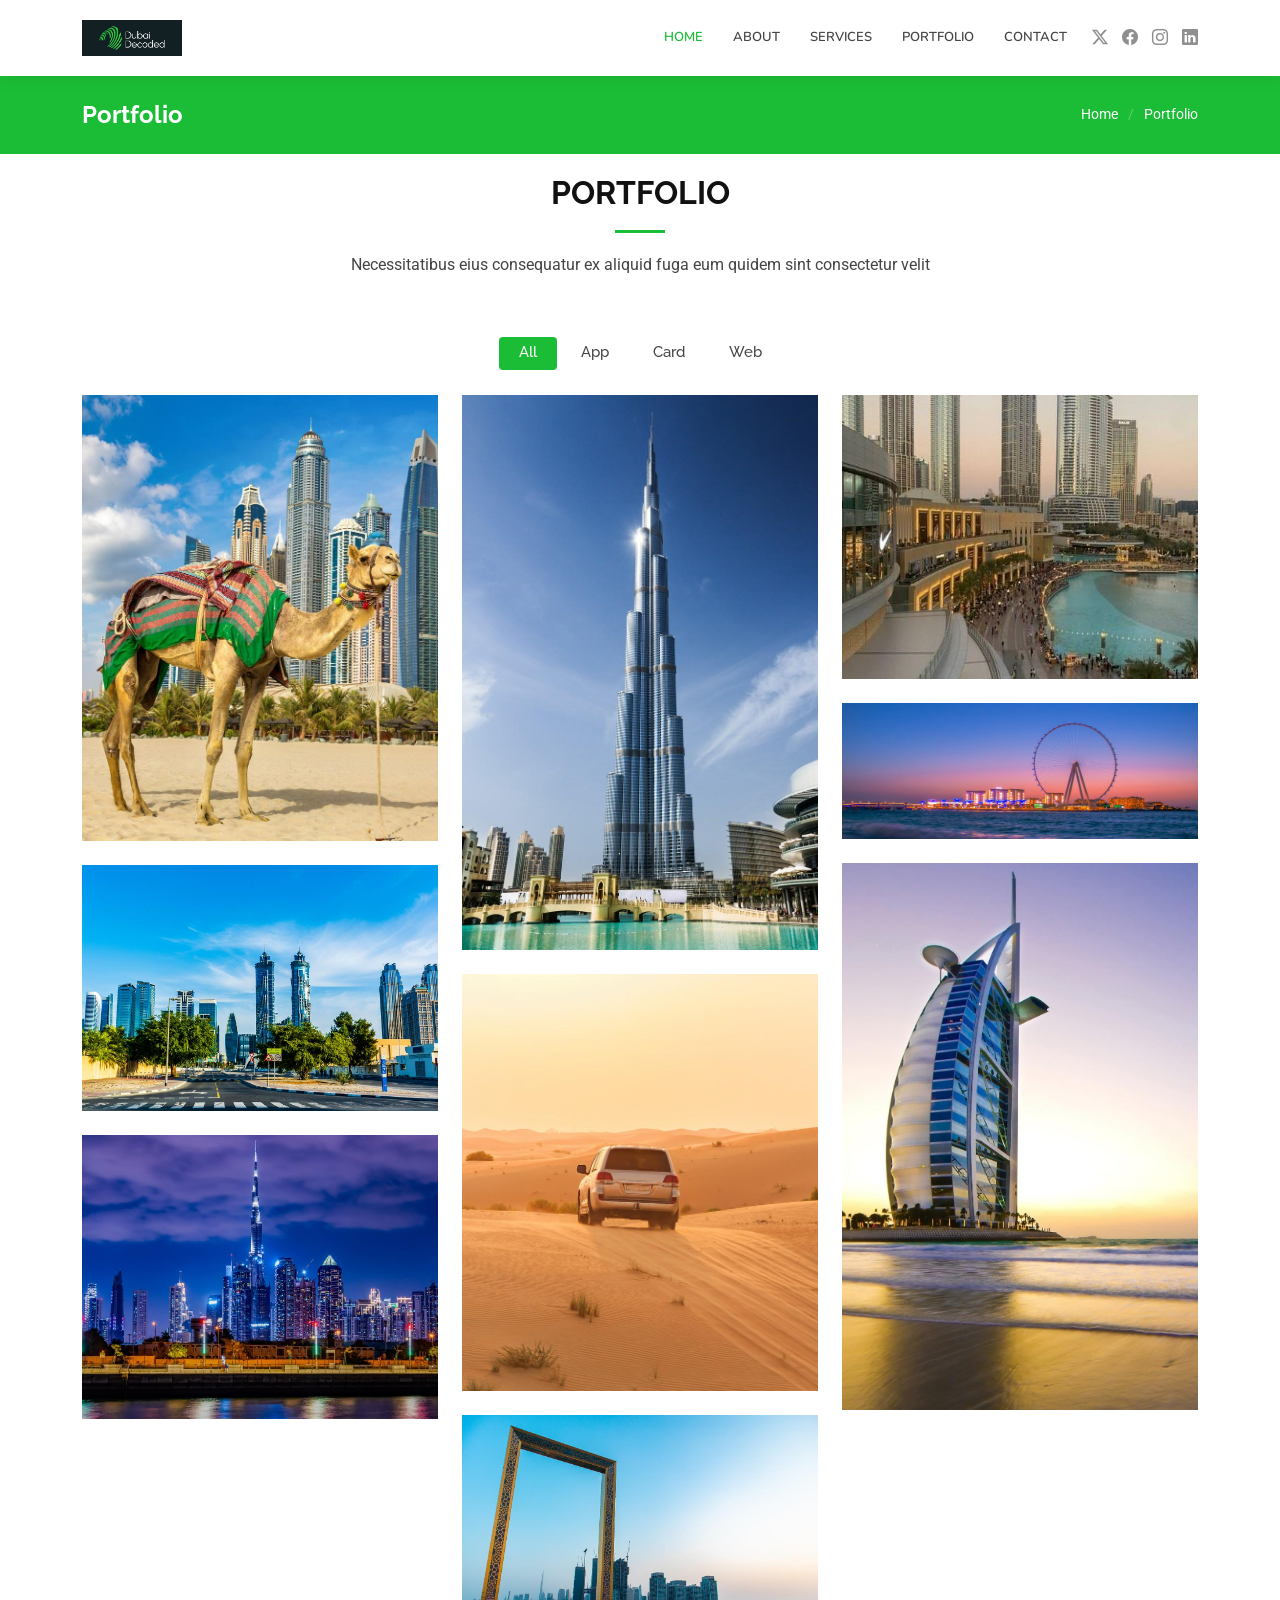
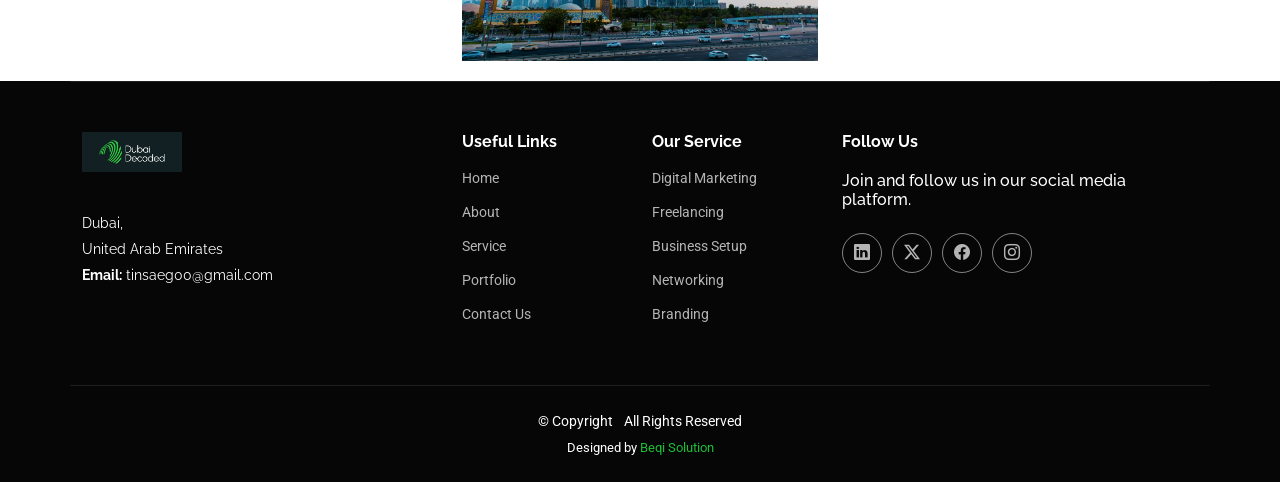
==== portfolio.html @ 980e7f14 "dubai decoded website developed - first draft" ====
<!DOCTYPE html>
<html lang="en">

<head>
  <meta charset="utf-8">
  <meta content="width=device-width, initial-scale=1.0" name="viewport">
  <title>Portfolio - Company Bootstrap Template</title>
  <meta name="description" content="">
  <meta name="keywords" content="">

  <!-- Favicons -->
  <link href="assets/img/portfolio/book_1.png" rel="icon">
  <link href="assets/img/portfolio/book_1.png" rel="apple-touch-icon">

  <!-- Fonts -->
  <link href="https://fonts.googleapis.com" rel="preconnect">
  <link href="https://fonts.gstatic.com" rel="preconnect" crossorigin>
  <link href="https://fonts.googleapis.com/css2?family=Roboto:ital,wght@0,100;0,300;0,400;0,500;0,700;0,900;1,100;1,300;1,400;1,500;1,700;1,900&family=Raleway:ital,wght@0,100;0,200;0,300;0,400;0,500;0,600;0,700;0,800;0,900;1,100;1,200;1,300;1,400;1,500;1,600;1,700;1,800;1,900&family=Nunito:ital,wght@0,200;0,300;0,400;0,500;0,600;0,700;0,800;0,900;1,200;1,300;1,400;1,500;1,600;1,700;1,800;1,900&display=swap" rel="stylesheet">

  <!-- Vendor CSS Files -->
  <link href="assets/vendor/bootstrap/css/bootstrap.min.css" rel="stylesheet">
  <link href="assets/vendor/bootstrap-icons/bootstrap-icons.css" rel="stylesheet">
  <link href="assets/vendor/aos/aos.css" rel="stylesheet">
  <link href="assets/vendor/glightbox/css/glightbox.min.css" rel="stylesheet">
  <link href="assets/vendor/swiper/swiper-bundle.min.css" rel="stylesheet">

  <!-- Main CSS File -->
  <link href="assets/css/main.css" rel="stylesheet">

  <!-- =======================================================
  * Template Name: Company
  * Template URL: https://bootstrapmade.com/company-free-html-bootstrap-template/
  * Updated: Aug 07 2024 with Bootstrap v5.3.3
  * Author: BootstrapMade.com
  * License: https://bootstrapmade.com/license/
  ======================================================== -->
</head>

<body class="portfolio-page">

  <header id="header" class="header d-flex align-items-center sticky-top">
    <div class="container position-relative d-flex align-items-center">

      <a href="index.html" class="logo d-flex align-items-center me-auto">
        <!-- Uncomment the line below if you also wish to use an image logo -->
        <img src="assets/img/portfolio/main_log.jpeg" 
        style="
        width: 100px;
        height: auto;
        /* border-radius: 50%; */
        display: block; 
        object-fit: cover; 
        object-position: center;
        
    ">
        <!-- <h1 class="sitename">Tinsae</h1><span>.</span> -->
      </a>

      <nav id="navmenu" class="navmenu">
        <ul>
          <li><a href="index.html" class="active">Home</a></li>
          <li class="dropdown"><a href="about.html">About</a>
          </li>
          <li><a href="services.html">Services</a></li>
          <li><a href="portfolio.html">Portfolio</a></li>
          <li><a href="contact.html">Contact</a></li>
        </ul>
        <i class="mobile-nav-toggle d-xl-none bi bi-list"></i>
      </nav>

      <div class="header-social-links">
        <a href="#" class="twitter"><i class="bi bi-twitter-x"></i></a>
        <a href="#" class="facebook"><i class="bi bi-facebook"></i></a>
        <a href="#" class="instagram"><i class="bi bi-instagram"></i></a>
        <a href="#" class="linkedin"><i class="bi bi-linkedin"></i></a>
      </div>

    </div>
  </header>

  <main class="main">

    <!-- Page Title -->
    <div class="page-title accent-background">
      <div class="container d-lg-flex justify-content-between align-items-center">
        <h1 class="mb-2 mb-lg-0">Portfolio</h1>
        <nav class="breadcrumbs">
          <ol>
            <li><a href="index.html">Home</a></li>
            <li class="current">Portfolio</li>
          </ol>
        </nav>
      </div>
    </div><!-- End Page Title -->

    
    <!-- Portfolio Section -->
    <section id="portfolio" class="portfolio section">

      <!-- Section Title -->
      <div class="container section-title" data-aos="fade-up">
        <h2>Portfolio</h2>
        <p>Necessitatibus eius consequatur ex aliquid fuga eum quidem sint consectetur velit</p>
      </div><!-- End Section Title -->

      <div class="container">

        <div class="isotope-layout" data-default-filter="*" data-layout="masonry" data-sort="original-order">

          <ul class="portfolio-filters isotope-filters" data-aos="fade-up" data-aos-delay="100">
            <li data-filter="*" class="filter-active">All</li>
            <li data-filter=".filter-app">App</li>
            <li data-filter=".filter-product">Card</li>
            <li data-filter=".filter-branding">Web</li>
          </ul><!-- End Portfolio Filters -->

          <div class="row gy-4 isotope-container" data-aos="fade-up" data-aos-delay="200">

            <div class="col-lg-4 col-md-6 portfolio-item isotope-item filter-app">
              <img src="assets/img/masonry-portfolio/port_1.jpg" class="img-fluid" alt="">
              <div class="portfolio-info">
                <h4>App 1</h4>
                <p>Lorem ipsum, dolor sit</p>
                <!-- <a href="assets/img/masonry-portfolio/masonry-portfolio-1.jpg" title="App 1" data-gallery="portfolio-gallery-app" class="glightbox preview-link"><i class="bi bi-zoom-in"></i></a>
                <a href="portfolio-details.html" title="More Details" class="details-link"><i class="bi bi-link-45deg"></i></a> -->
              </div>
            </div><!-- End Portfolio Item -->

            <div class="col-lg-4 col-md-6 portfolio-item isotope-item filter-product">
              <img src="assets/img/masonry-portfolio/port_2.jpg" class="img-fluid" alt="">
              <div class="portfolio-info">
                <h4>Product 1</h4>
                <p>Lorem ipsum, dolor sit</p>
                <!-- <a href="assets/img/masonry-portfolio/masonry-portfolio-2.jpg" title="Product 1" data-gallery="portfolio-gallery-product" class="glightbox preview-link"><i class="bi bi-zoom-in"></i></a>
                <a href="portfolio-details.html" title="More Details" class="details-link"><i class="bi bi-link-45deg"></i></a> -->
              </div>
            </div><!-- End Portfolio Item -->

            <div class="col-lg-4 col-md-6 portfolio-item isotope-item filter-branding">
              <img src="assets/img/masonry-portfolio/port_3.jpg" class="img-fluid" alt="">
              <div class="portfolio-info">
                <h4>Branding 1</h4>
                <p>Lorem ipsum, dolor sit</p>
                <!-- <a href="assets/img/masonry-portfolio/masonry-portfolio-3.jpg" title="Branding 1" data-gallery="portfolio-gallery-branding" class="glightbox preview-link"><i class="bi bi-zoom-in"></i></a>
                <a href="portfolio-details.html" title="More Details" class="details-link"><i class="bi bi-link-45deg"></i></a> -->
              </div>
            </div><!-- End Portfolio Item -->

            <div class="col-lg-4 col-md-6 portfolio-item isotope-item filter-app">
              <img src="assets/img/masonry-portfolio/port_4.jpg" class="img-fluid" alt="">
              <div class="portfolio-info">
                <h4>App 2</h4>
                <p>Lorem ipsum, dolor sit</p>
                <!-- <a href="assets/img/masonry-portfolio/masonry-portfolio-4.jpg" title="App 2" data-gallery="portfolio-gallery-app" class="glightbox preview-link"><i class="bi bi-zoom-in"></i></a>
                <a href="portfolio-details.html" title="More Details" class="details-link"><i class="bi bi-link-45deg"></i></a> -->
              </div>
            </div><!-- End Portfolio Item -->

            <div class="col-lg-4 col-md-6 portfolio-item isotope-item filter-product">
              <img src="assets/img/masonry-portfolio/port_5.jpg" class="img-fluid" alt="">
              <div class="portfolio-info">
                <h4>Product 2</h4>
                <p>Lorem ipsum, dolor sit</p>
                <!-- <a href="assets/img/masonry-portfolio/masonry-portfolio-5.jpg" title="Product 2" data-gallery="portfolio-gallery-product" class="glightbox preview-link"><i class="bi bi-zoom-in"></i></a>
                <a href="portfolio-details.html" title="More Details" class="details-link"><i class="bi bi-link-45deg"></i></a> -->
              </div>
            </div><!-- End Portfolio Item -->

            <div class="col-lg-4 col-md-6 portfolio-item isotope-item filter-branding">
              <img src="assets/img/masonry-portfolio/port_6.jpg" class="img-fluid" alt="">
              <div class="portfolio-info">
                <h4>Branding 2</h4>
                <p>Lorem ipsum, dolor sit</p>
                <!-- <a href="assets/img/masonry-portfolio/masonry-portfolio-6.jpg" title="Branding 2" data-gallery="portfolio-gallery-branding" class="glightbox preview-link"><i class="bi bi-zoom-in"></i></a>
                <a href="portfolio-details.html" title="More Details" class="details-link"><i class="bi bi-link-45deg"></i></a> -->
              </div>
            </div><!-- End Portfolio Item -->

            <div class="col-lg-4 col-md-6 portfolio-item isotope-item filter-app">
              <img src="assets/img/masonry-portfolio/port_7.jpg" class="img-fluid" alt="">
              <div class="portfolio-info">
                <h4>App 3</h4>
                <p>Lorem ipsum, dolor sit</p>
                <!-- <a href="assets/img/masonry-portfolio/masonry-portfolio-7.jpg" title="App 3" data-gallery="portfolio-gallery-app" class="glightbox preview-link"><i class="bi bi-zoom-in"></i></a>
                <a href="portfolio-details.html" title="More Details" class="details-link"><i class="bi bi-link-45deg"></i></a> -->
              </div>
            </div><!-- End Portfolio Item -->

            <div class="col-lg-4 col-md-6 portfolio-item isotope-item filter-product">
              <img src="assets/img/masonry-portfolio/port_8.jpg" class="img-fluid" alt="">
              <div class="portfolio-info">
                <h4>Product 3</h4>
                <p>Lorem ipsum, dolor sit</p>
                <!-- <a href="assets/img/masonry-portfolio/masonry-portfolio-8.jpg" title="Product 3" data-gallery="portfolio-gallery-product" class="glightbox preview-link"><i class="bi bi-zoom-in"></i></a>
                <a href="portfolio-details.html" title="More Details" class="details-link"><i class="bi bi-link-45deg"></i></a> -->
              </div>
            </div><!-- End Portfolio Item -->

            <div class="col-lg-4 col-md-6 portfolio-item isotope-item filter-branding">
              <img src="assets/img/masonry-portfolio/port_9.jpg" class="img-fluid" alt="">
              <div class="portfolio-info">
                <h4>Branding 3</h4>
                <p>Lorem ipsum, dolor sit</p>
                <!-- <a href="assets/img/masonry-portfolio/masonry-portfolio-9.jpg" title="Branding 2" data-gallery="portfolio-gallery-branding" class="glightbox preview-link"><i class="bi bi-zoom-in"></i></a>
                <a href="portfolio-details.html" title="More Details" class="details-link"><i class="bi bi-link-45deg"></i></a> -->
              </div>
            </div><!-- End Portfolio Item -->

          </div><!-- End Portfolio Container -->

        </div>

      </div>

    </section><!-- /Portfolio Section -->

  </main>

  <footer id="footer" class="footer dark-background">

    <div class="container footer-top">
      <div class="row gy-4">
        <div class="col-lg-4 col-md-6 footer-about">
          <a href="index.html" class="logo d-flex align-items-center">
            <!-- <span class="sitename">Dubai Decoded</span> -->
            <img src="assets/img/portfolio/main_log.jpeg" 
            style="
            width: 100px;
            height: auto;
            /* border-radius: 50%; */
            display: block; 
            object-fit: cover; 
            object-position: center;
            
        ">
          </a>
          <div class="footer-contact pt-3">
            <p>Dubai,</p>
            <p>United Arab Emirates</p>
            <p><strong>Email:</strong> <span>	tinsaeg00@gmail.com</span></p>
          </div>        
        </div>

        <div class="col-lg-2 col-md-3 footer-links">
          <h4>Useful Links</h4>
          <ul>
            <li><a href="#">Home</a></li>
            <li><a href="#">About</a></li>
            <li><a href="#">Service</a></li>
            <li><a href="#">Portfolio</a></li>
            <li><a href="#">Contact Us</a></li>
          </ul>
        </div>

        <div class="col-lg-2 col-md-3 footer-links">
          <h4>Our Service</h4>
          <ul>
            <li><a href="#">Digital Marketing</a></li>
            <li><a href="#">Freelancing</a></li>
            <li><a href="#">Business Setup</a></li>
            <li><a href="#">Networking</a></li>
            <li><a href="#">Branding</a></li>
          </ul>
        </div>

        <div class="col-lg-4 col-md-12 footer-newsletter">
          <h4>Follow Us</h4>
          <h6>Join and follow us in our social media platform.</h6>
          <div class="social-links d-flex mt-4">
            <a href="https://www.linkedin.com/in/tinsae2025/"><i class="bi bi-linkedin"></i></a>
            <a href="#"><i class="bi bi-twitter-x"></i></a>
            <a href="#"><i class="bi bi-facebook"></i></a>
            <a href="#"><i class="bi bi-instagram"></i></a>           
          </div>
        </div>

      </div>
    </div>

    <div class="container copyright text-center mt-4">
      <p>© <span>Copyright</span> <strong class="px-1 sitename"></strong> <span>All Rights Reserved</span></p>
      <div class="credits">
        Designed by <a href="https://www.beqisolution.com/">Beqi Solution</a>
      </div>
    </div>

  </footer>

  <!-- Scroll Top -->
  <a href="#" id="scroll-top" class="scroll-top d-flex align-items-center justify-content-center"><i class="bi bi-arrow-up-short"></i></a>

  <!-- Preloader -->
  <div id="preloader"></div>

  <!-- Vendor JS Files -->
  <script src="assets/vendor/bootstrap/js/bootstrap.bundle.min.js"></script>
  <script src="assets/vendor/php-email-form/validate.js"></script>
  <script src="assets/vendor/aos/aos.js"></script>
  <script src="assets/vendor/glightbox/js/glightbox.min.js"></script>
  <script src="assets/vendor/imagesloaded/imagesloaded.pkgd.min.js"></script>
  <script src="assets/vendor/isotope-layout/isotope.pkgd.min.js"></script>
  <script src="assets/vendor/waypoints/noframework.waypoints.js"></script>
  <script src="assets/vendor/swiper/swiper-bundle.min.js"></script>

  <!-- Main JS File -->
  <script src="assets/js/main.js"></script>

</body>

</html>
---- assets/css/main.css ----
/**
* Template Name: Company
* Template URL: https://bootstrapmade.com/company-free-html-bootstrap-template/
* Updated: Aug 07 2024 with Bootstrap v5.3.3
* Author: BootstrapMade.com
* License: https://bootstrapmade.com/license/
*/

/*--------------------------------------------------------------
# Font & Color Variables
# Help: https://bootstrapmade.com/color-system/
--------------------------------------------------------------*/
/* Fonts */
:root {
  --default-font: "Roboto",  system-ui, -apple-system, "Segoe UI", Roboto, "Helvetica Neue", Arial, "Noto Sans", "Liberation Sans", sans-serif, "Apple Color Emoji", "Segoe UI Emoji", "Segoe UI Symbol", "Noto Color Emoji";
  --heading-font: "Raleway",  sans-serif;
  --nav-font: "Nunito",  sans-serif;
}

/* Global Colors - The following color variables are used throughout the website. Updating them here will change the color scheme of the entire website */
:root { 
  --background-color: #ffffff; /* Background color for the entire website, including individual sections */
  --default-color: #444444; /* Default color used for the majority of the text content across the entire website */
  --heading-color: #111111; /* Color for headings, subheadings and title throughout the website */
  --accent-color: #1bbd36; /* Accent color that represents your brand on the website. It's used for buttons, links, and other elements that need to stand out */
  --surface-color: #ffffff; /* The surface color is used as a background of boxed elements within sections, such as cards, icon boxes, or other elements that require a visual separation from the global background. */
  --contrast-color: #ffffff; /* Contrast color for text, ensuring readability against backgrounds of accent, heading, or default colors. */
}

/* Nav Menu Colors - The following color variables are used specifically for the navigation menu. They are separate from the global colors to allow for more customization options */
:root {
  --nav-color: #444444;  /* The default color of the main navmenu links */
  --nav-hover-color: #1bbd36; /* Applied to main navmenu links when they are hovered over or active */
  --nav-mobile-background-color: #ffffff; /* Used as the background color for mobile navigation menu */
  --nav-dropdown-background-color: #ffffff; /* Used as the background color for dropdown items that appear when hovering over primary navigation items */
  --nav-dropdown-color: #444444; /* Used for navigation links of the dropdown items in the navigation menu. */
  --nav-dropdown-hover-color: #1bbd36; /* Similar to --nav-hover-color, this color is applied to dropdown navigation links when they are hovered over. */
}

/* Color Presets - These classes override global colors when applied to any section or element, providing reuse of the sam color scheme. */

.light-background {
  --background-color: #f7f7f7;
  --surface-color: #ffffff;
}

.dark-background {
  --background-color: #060606;
  --default-color: #ffffff;
  --heading-color: #ffffff;
  --surface-color: #252525;
  --contrast-color: #ffffff;
}

.accent-background {
  --background-color: #1bbd36;
  --default-color: #ffffff;
  --heading-color: #ffffff;
  --accent-color: #ffffff;
  --surface-color: #2ae149;
  --contrast-color: #ffffff;
}

/* Smooth scroll */
:root {
  scroll-behavior: smooth;
}

/*--------------------------------------------------------------
# General Styling & Shared Classes
--------------------------------------------------------------*/
body {
  color: var(--default-color);
  background-color: var(--background-color);
  font-family: var(--default-font);
}

a {
  color: var(--accent-color);
  text-decoration: none;
  transition: 0.3s;
}

a:hover {
  color: color-mix(in srgb, var(--accent-color), transparent 25%);
  text-decoration: none;
}

h1,
h2,
h3,
h4,
h5,
h6 {
  color: var(--heading-color);
  font-family: var(--heading-font);
}

/* PHP Email Form Messages
------------------------------*/
.php-email-form .error-message {
  display: none;
  background: #df1529;
  color: #ffffff;
  text-align: left;
  padding: 15px;
  margin-bottom: 24px;
  font-weight: 600;
}

.php-email-form .sent-message {
  display: none;
  color: #ffffff;
  background: #059652;
  text-align: center;
  padding: 15px;
  margin-bottom: 24px;
  font-weight: 600;
}

.php-email-form .loading {
  display: none;
  background: var(--surface-color);
  text-align: center;
  padding: 15px;
  margin-bottom: 24px;
}

.php-email-form .loading:before {
  content: "";
  display: inline-block;
  border-radius: 50%;
  width: 24px;
  height: 24px;
  margin: 0 10px -6px 0;
  border: 3px solid var(--accent-color);
  border-top-color: var(--surface-color);
  animation: php-email-form-loading 1s linear infinite;
}

@keyframes php-email-form-loading {
  0% {
    transform: rotate(0deg);
  }

  100% {
    transform: rotate(360deg);
  }
}

/*--------------------------------------------------------------
# Global Header
--------------------------------------------------------------*/
.header {
  color: var(--default-color);
  background-color: var(--background-color);
  padding: 10px 0;
  transition: all 0.5s;
  z-index: 997;
  box-shadow: 0px 0 18px rgba(0, 0, 0, 0.1);
}

.header .logo {
  line-height: 1;
}

.header .logo img {
  max-height: 36px;
  margin-right: 8px;
}

.header .logo h1 {
  font-size: 26px;
  margin: 0;
  font-weight: 700;
  text-transform: uppercase;
  color: var(--heading-color);
}

.header .logo span {
  color: var(--accent-color);
  font-size: 26px;
  font-weight: 700;
}

.header .header-social-links {
  padding: 0 0 0 15px;
}

.header .header-social-links a {
  color: color-mix(in srgb, var(--default-color), transparent 40%);
  padding-left: 10px;
  display: inline-block;
  transition: 0.3s;
  font-size: 16px;
}

.header .header-social-links a:hover {
  color: var(--accent-color);
}

.header .header-social-links a i {
  line-height: 0px;
}

@media (max-width: 1200px) {
  .header .logo {
    order: 1;
  }

  .header .logo h1 {
    font-size: 24px;
  }

  .header .header-social-links {
    order: 2;
    padding: 0 15px 0 0;
  }

  .header .navmenu {
    order: 3;
  }
}

/*--------------------------------------------------------------
# Navigation Menu
--------------------------------------------------------------*/
/* Navmenu - Desktop */
@media (min-width: 1200px) {
  .navmenu {
    padding: 0;
  }

  .navmenu ul {
    margin: 0;
    padding: 0;
    display: flex;
    list-style: none;
    align-items: center;
  }

  .navmenu li {
    position: relative;
  }

  .navmenu a,
  .navmenu a:focus {
    color: var(--nav-color);
    padding: 18px 15px;
    font-size: 13px;
    font-family: var(--nav-font);
    text-transform: uppercase;
    font-weight: 600;
    display: flex;
    align-items: center;
    justify-content: space-between;
    white-space: nowrap;
    transition: 0.3s;
  }

  .navmenu a i,
  .navmenu a:focus i {
    font-size: 12px;
    line-height: 0;
    margin-left: 5px;
    transition: 0.3s;
  }

  .navmenu li:last-child a {
    padding-right: 0;
  }

  .navmenu li:hover>a,
  .navmenu .active,
  .navmenu .active:focus {
    color: var(--nav-hover-color);
  }

  .navmenu .dropdown ul {
    margin: 0;
    padding: 10px 0;
    background: var(--nav-dropdown-background-color);
    display: block;
    position: absolute;
    visibility: hidden;
    left: 14px;
    top: 130%;
    opacity: 0;
    transition: 0.3s;
    border-radius: 4px;
    z-index: 99;
    box-shadow: 0px 0px 30px rgba(0, 0, 0, 0.1);
  }

  .navmenu .dropdown ul li {
    min-width: 200px;
  }

  .navmenu .dropdown ul a {
    padding: 10px 20px;
    font-size: 15px;
    text-transform: none;
    color: var(--nav-dropdown-color);
  }

  .navmenu .dropdown ul a i {
    font-size: 12px;
  }

  .navmenu .dropdown ul a:hover,
  .navmenu .dropdown ul .active:hover,
  .navmenu .dropdown ul li:hover>a {
    color: var(--nav-dropdown-hover-color);
  }

  .navmenu .dropdown:hover>ul {
    opacity: 1;
    top: 100%;
    visibility: visible;
  }

  .navmenu .dropdown .dropdown ul {
    top: 0;
    left: -90%;
    visibility: hidden;
  }

  .navmenu .dropdown .dropdown:hover>ul {
    opacity: 1;
    top: 0;
    left: -100%;
    visibility: visible;
  }
}

/* Navmenu - Mobile */
@media (max-width: 1199px) {
  .mobile-nav-toggle {
    color: var(--nav-color);
    font-size: 28px;
    line-height: 0;
    margin-right: 10px;
    cursor: pointer;
    transition: color 0.3s;
  }

  .navmenu {
    padding: 0;
    z-index: 9997;
  }

  .navmenu ul {
    display: none;
    list-style: none;
    position: absolute;
    inset: 60px 20px 20px 20px;
    padding: 10px 0;
    margin: 0;
    border-radius: 6px;
    background-color: var(--nav-mobile-background-color);
    overflow-y: auto;
    transition: 0.3s;
    z-index: 9998;
    box-shadow: 0px 0px 30px rgba(0, 0, 0, 0.1);
  }

  .navmenu a,
  .navmenu a:focus {
    color: var(--nav-dropdown-color);
    padding: 10px 20px;
    font-family: var(--nav-font);
    font-size: 17px;
    font-weight: 500;
    display: flex;
    align-items: center;
    justify-content: space-between;
    white-space: nowrap;
    transition: 0.3s;
  }

  .navmenu a i,
  .navmenu a:focus i {
    font-size: 12px;
    line-height: 0;
    margin-left: 5px;
    width: 30px;
    height: 30px;
    display: flex;
    align-items: center;
    justify-content: center;
    border-radius: 50%;
    transition: 0.3s;
    background-color: color-mix(in srgb, var(--accent-color), transparent 90%);
  }

  .navmenu a i:hover,
  .navmenu a:focus i:hover {
    background-color: var(--accent-color);
    color: var(--contrast-color);
  }

  .navmenu a:hover,
  .navmenu .active,
  .navmenu .active:focus {
    color: var(--nav-dropdown-hover-color);
  }

  .navmenu .active i,
  .navmenu .active:focus i {
    background-color: var(--accent-color);
    color: var(--contrast-color);
    transform: rotate(180deg);
  }

  .navmenu .dropdown ul {
    position: static;
    display: none;
    z-index: 99;
    padding: 10px 0;
    margin: 10px 20px;
    background-color: var(--nav-dropdown-background-color);
    border: 1px solid color-mix(in srgb, var(--default-color), transparent 90%);
    box-shadow: none;
    transition: all 0.5s ease-in-out;
  }

  .navmenu .dropdown ul ul {
    background-color: rgba(33, 37, 41, 0.1);
  }

  .navmenu .dropdown>.dropdown-active {
    display: block;
    background-color: rgba(33, 37, 41, 0.03);
  }

  .mobile-nav-active {
    overflow: hidden;
  }

  .mobile-nav-active .mobile-nav-toggle {
    color: #fff;
    position: absolute;
    font-size: 32px;
    top: 15px;
    right: 15px;
    margin-right: 0;
    z-index: 9999;
  }

  .mobile-nav-active .navmenu {
    position: fixed;
    overflow: hidden;
    inset: 0;
    background: rgba(33, 37, 41, 0.8);
    transition: 0.3s;
  }

  .mobile-nav-active .navmenu>ul {
    display: block;
  }
}

/*--------------------------------------------------------------
# Global Footer
--------------------------------------------------------------*/
.footer {
  color: var(--default-color);
  background-color: var(--background-color);
  font-size: 14px;
  position: relative;
}

.footer .footer-top {
  padding-top: 50px;
  border-top: 1px solid color-mix(in srgb, var(--default-color), transparent 90%);
}

.footer .footer-about .logo {
  line-height: 1;
  margin-bottom: 25px;
}

.footer .footer-about .logo img {
  max-height: 40px;
  margin-right: 6px;
}

.footer .footer-about .logo span {
  font-size: 26px;
  font-weight: 700;
  letter-spacing: 1px;
  font-family: var(--heading-font);
  color: var(--heading-color);
}

.footer .footer-about p {
  font-size: 14px;
  font-family: var(--heading-font);
}

.footer .social-links a {
  display: flex;
  align-items: center;
  justify-content: center;
  width: 40px;
  height: 40px;
  border-radius: 50%;
  border: 1px solid color-mix(in srgb, var(--default-color), transparent 50%);
  font-size: 16px;
  color: color-mix(in srgb, var(--default-color), transparent 30%);
  margin-right: 10px;
  transition: 0.3s;
}

.footer .social-links a:hover {
  color: var(--accent-color);
  border-color: var(--accent-color);
}

.footer h4 {
  font-size: 16px;
  font-weight: bold;
  position: relative;
  padding-bottom: 12px;
}

.footer .footer-links {
  margin-bottom: 30px;
}

.footer .footer-links ul {
  list-style: none;
  padding: 0;
  margin: 0;
}

.footer .footer-links ul i {
  padding-right: 2px;
  font-size: 12px;
  line-height: 0;
}

.footer .footer-links ul li {
  padding: 10px 0;
  display: flex;
  align-items: center;
}

.footer .footer-links ul li:first-child {
  padding-top: 0;
}

.footer .footer-links ul a {
  color: color-mix(in srgb, var(--default-color), transparent 30%);
  display: inline-block;
  line-height: 1;
}

.footer .footer-links ul a:hover {
  color: var(--accent-color);
}

.footer .footer-contact p {
  margin-bottom: 5px;
}

.footer .footer-newsletter .newsletter-form {
  margin-top: 30px;
  margin-bottom: 15px;
  padding: 6px 8px;
  position: relative;
  border-radius: 4px;
  border: 1px solid color-mix(in srgb, var(--default-color), transparent 80%);
  display: flex;
  background-color: var(--surface-color);
  transition: 0.3s;
}

.footer .footer-newsletter .newsletter-form:focus-within {
  border-color: var(--accent-color);
}

.footer .footer-newsletter .newsletter-form input[type=email] {
  border: 0;
  padding: 4px;
  width: 100%;
  background-color: var(--surface-color);
  color: var(--default-color);
}

.footer .footer-newsletter .newsletter-form input[type=email]:focus-visible {
  outline: none;
}

.footer .footer-newsletter .newsletter-form input[type=submit] {
  border: 0;
  font-size: 16px;
  padding: 0 20px;
  margin: -7px -8px -7px 0;
  background: var(--accent-color);
  color: var(--contrast-color);
  transition: 0.3s;
  border-radius: 0 4px 4px 0;
}

.footer .footer-newsletter .newsletter-form input[type=submit]:hover {
  background: color-mix(in srgb, var(--accent-color), transparent 20%);
}

.footer .copyright {
  padding: 25px 0;
  border-top: 1px solid color-mix(in srgb, var(--default-color), transparent 90%);
}

.footer .copyright p {
  margin-bottom: 0;
}

.footer .credits {
  margin-top: 6px;
  font-size: 13px;
}

/*--------------------------------------------------------------
# Preloader
--------------------------------------------------------------*/
#preloader {
  position: fixed;
  inset: 0;
  z-index: 999999;
  overflow: hidden;
  background: var(--background-color);
  transition: all 0.6s ease-out;
}

#preloader:before {
  content: "";
  position: fixed;
  top: calc(50% - 30px);
  left: calc(50% - 30px);
  border: 6px solid #ffffff;
  border-color: var(--accent-color) transparent var(--accent-color) transparent;
  border-radius: 50%;
  width: 60px;
  height: 60px;
  animation: animate-preloader 1.5s linear infinite;
}

@keyframes animate-preloader {
  0% {
    transform: rotate(0deg);
  }

  100% {
    transform: rotate(360deg);
  }
}

/*--------------------------------------------------------------
# Scroll Top Button
--------------------------------------------------------------*/
.scroll-top {
  position: fixed;
  visibility: hidden;
  opacity: 0;
  right: 15px;
  bottom: 15px;
  z-index: 99999;
  background-color: var(--accent-color);
  width: 40px;
  height: 40px;
  border-radius: 4px;
  transition: all 0.4s;
}

.scroll-top i {
  font-size: 24px;
  color: var(--contrast-color);
  line-height: 0;
}

.scroll-top:hover {
  background-color: color-mix(in srgb, var(--accent-color), transparent 20%);
  color: var(--contrast-color);
}

.scroll-top.active {
  visibility: visible;
  opacity: 1;
}

/*--------------------------------------------------------------
# Disable aos animation delay on mobile devices
--------------------------------------------------------------*/
@media screen and (max-width: 768px) {
  [data-aos-delay] {
    transition-delay: 0 !important;
  }
}

/*--------------------------------------------------------------
# Global Page Titles & Breadcrumbs
--------------------------------------------------------------*/
.page-title {
  color: var(--default-color);
  background-color: var(--background-color);
  padding: 25px 0;
  position: relative;
}

.page-title h1 {
  font-size: 24px;
  font-weight: 700;
}

.page-title .breadcrumbs ol {
  display: flex;
  flex-wrap: wrap;
  list-style: none;
  padding: 0;
  margin: 0;
  font-size: 14px;
  font-weight: 400;
}

.page-title .breadcrumbs ol li+li {
  padding-left: 10px;
}

.page-title .breadcrumbs ol li+li::before {
  content: "/";
  display: inline-block;
  padding-right: 10px;
  color: color-mix(in srgb, var(--default-color), transparent 70%);
}

/*--------------------------------------------------------------
# Global Sections
--------------------------------------------------------------*/
section,
.section {
  color: var(--default-color);
  background-color: var(--background-color);
  padding: 20px 0;
  scroll-margin-top: 100px;
  overflow: clip;
}

@media (max-width: 1199px) {

  section,
  .section {
    scroll-margin-top: 66px;
    /* margin-bottom: -70px; */

  }
}

/*--------------------------------------------------------------
# Global Section Titles
--------------------------------------------------------------*/
.section-title {
  text-align: center;
  padding-bottom: 60px;
  position: relative;
}

.section-title h2 {
  font-size: 32px;
  font-weight: 700;
  margin-bottom: 20px;
  text-transform: uppercase;
  padding-bottom: 20px;
  position: relative;
}

.section-title h2:after {
  content: "";
  position: absolute;
  display: block;
  width: 50px;
  height: 3px;
  background: var(--accent-color);
  left: 0;
  right: 0;
  bottom: 0;
  margin: auto;
}

.section-title p {
  margin-bottom: 0;
}

/*--------------------------------------------------------------
# Hero Section
--------------------------------------------------------------*/
.hero {
  padding: 0;
}

.hero .carousel {
  width: 100%;
  min-height: calc(100vh - 75px);
  padding: 0;
  margin: 0;
  position: relative;
}

@media (max-height: 500px),
(max-width: 1200px) {
  .hero .carousel {
    min-height: calc(100vh - 48px);
  }
}

.hero img {
  position: absolute;
  inset: 0;
  display: block;
  width: 100%;
  height: 100%;
  object-fit: cover;
  z-index: 1;
}

.hero .carousel-item {
  position: absolute;
  inset: 0;
  background-size: cover;
  background-position: center;
  background-repeat: no-repeat;
  display: flex;
  justify-content: center;
  align-items: flex-end;
}

.hero .container {
  background: color-mix(in srgb, var(--surface-color), transparent 40%);
  position: relative;
  text-align: center;
  padding-top: 30px;
  padding-bottom: 30px;
  margin-bottom: 50px;
  border-top: 4px solid var(--accent-color);
  z-index: 3;
}

@media (max-width: 1200px) {
  .hero .container {
    margin-left: 50px;
    margin-right: 50px;
  }
}

.hero h2 {
  margin-bottom: 20px;
  font-size: 36px;
  font-weight: 700;
}

@media (max-width: 768px) {
  .hero h2 {
    font-size: 30px;
  }
}

.hero .btn-get-started {
  font-weight: 500;
  font-size: 15px;
  letter-spacing: 1px;
  display: inline-block;
  padding: 8px 32px;
  transition: 0.5s;
  margin: 10px;
  border-radius: 4px;
  color: var(--contrast-color);
  border: 2px solid var(--accent-color);
}

.hero .btn-get-started:hover {
  background: var(--accent-color);
  color: var(--contrast-color);
}

.hero .carousel-control-prev {
  justify-content: start;
}

@media (min-width: 640px) {
  .hero .carousel-control-prev {
    padding-left: 15px;
  }
}

.hero .carousel-control-next {
  justify-content: end;
}

@media (min-width: 640px) {
  .hero .carousel-control-next {
    padding-right: 15px;
  }
}

.hero .carousel-control-next-icon,
.hero .carousel-control-prev-icon {
  background: none;
  font-size: 26px;
  line-height: 0;
  background: color-mix(in srgb, var(--default-color), transparent 90%);
  border-radius: 50px;
  color: var(--contrast-color);
  transition: 0.3s;
  width: 54px;
  height: 54px;
  display: flex;
  align-items: center;
  justify-content: center;
}

.hero .carousel-control-prev,
.hero .carousel-control-next {
  transition: 0.3s;
  opacity: 0.5;
}

.hero .carousel-control-prev:focus,
.hero .carousel-control-next:focus {
  opacity: 0.5;
}

.hero .carousel-control-prev:hover,
.hero .carousel-control-next:hover {
  opacity: 0.9;
}

.hero .carousel-control-prev:hover .carousel-control-next-icon,
.hero .carousel-control-prev:hover .carousel-control-prev-icon,
.hero .carousel-control-next:hover .carousel-control-next-icon,
.hero .carousel-control-next:hover .carousel-control-prev-icon {
  background: var(--accent-color);
  color: var(--default-color);
}

.hero .carousel-indicators li {
  cursor: pointer;
  background: var(--default-color);
  overflow: hidden;
  border: 0;
  width: 12px;
  height: 12px;
  border-radius: 50px;
  opacity: 0.6;
  transition: 0.3s;
}

.hero .carousel-indicators li.active {
  opacity: 1;
  background: var(--accent-color);
}

/*--------------------------------------------------------------
# About Section
--------------------------------------------------------------*/
.about .inner-title {
  font-size: 2.75rem;
  font-weight: 700;
  margin: 30px 0;
}

@media (min-width: 991px) {
  .about .inner-title {
    max-width: 65%;
    margin: 0 0 30px 0;
  }
}

.about .our-story {
  padding: 40px;
  background-color: color-mix(in srgb, var(--default-color), transparent 96%);
}

@media (min-width: 991px) {
  .about .our-story {
    padding-right: 35%;
  }
}

.about .our-story h4 {
  text-transform: uppercase;
  font-size: 1.1rem;
  color: color-mix(in srgb, var(--default-color), transparent 50%);
}

.about .our-story h3 {
  font-size: 2.25rem;
  font-weight: 700;
  color: color-mix(in srgb, var(--default-color), transparent 20%);
}

.about .our-story p:last-child {
  margin-bottom: 0;
}

.about ul {
  list-style: none;
  padding: 0;
  font-size: 15px;
}

.about ul li {
  padding: 5px 0;
  display: flex;
  align-items: center;
}

.about ul i {
  font-size: 1.25rem;
  margin-right: 0.5rem;
  line-height: 1.2;
  color: var(--accent-color);
}

.about .watch-video i {
  font-size: 2rem;
  transition: 0.3s;
  color: var(--accent-color);
}

.about .watch-video a {
  font-weight: 600;
  color: color-mix(in srgb, var(--default-color), transparent 20%);
  margin-left: 8px;
  transition: 0.3s;
}

.about .watch-video:hover a {
  color: var(--accent-color);
}

.about .about-img {
  min-height: 400px;
  position: relative;
}

@media (min-width: 992px) {
  .about .about-img {
    position: absolute;
    top: 0;
    right: 0;
    min-height: 600px;
  }
}

.about .about-img img {
  position: absolute;
  inset: 0;
  display: block;
  width: 100%;
  /* height: 100%; */
  object-fit: cover;
  object-position: center;
  z-index: 1;
}

/*--------------------------------------------------------------
# Services Section
--------------------------------------------------------------*/
.services .service-item {
  background-color: var(--surface-color);
  box-shadow: 0px 5px 90px 0px rgba(0, 0, 0, 0.1);
  height: 100%;
  padding: 60px 30px;
  text-align: center;
  transition: 0.3s;
  border-radius: 5px;
}

.services .service-item .icon {
  margin: 0 auto;
  width: 100px;
  height: 100px;
  display: flex;
  align-items: center;
  justify-content: center;
  transition: ease-in-out 0.3s;
  position: relative;
}

.services .service-item .icon i {
  font-size: 36px;
  transition: 0.5s;
  position: relative;
}

.services .service-item .icon svg {
  position: absolute;
  top: 0;
  left: 0;
}

.services .service-item .icon svg path {
  transition: 0.5s;
  fill: color-mix(in srgb, var(--default-color), transparent 95%);
}

.services .service-item h3 {
  font-weight: 700;
  margin: 10px 0 15px 0;
  font-size: 22px;
}

.services .service-item p {
  line-height: 24px;
  font-size: 14px;
  margin-bottom: 0;
}

.services .service-item:hover {
  box-shadow: 0px 5px 35px 0px rgba(0, 0, 0, 0.1);
}

.services .service-item.item-cyan i {
  color: #0dcaf0;
}

.services .service-item.item-cyan:hover .icon i {
  color: #fff;
}

.services .service-item.item-cyan:hover .icon path {
  fill: #0dcaf0;
}

.services .service-item.item-orange i {
  color: #fd7e14;
}

.services .service-item.item-orange:hover .icon i {
  color: #fff;
}

.services .service-item.item-orange:hover .icon path {
  fill: #fd7e14;
}

.services .service-item.item-teal i {
  color: #20c997;
}

.services .service-item.item-teal:hover .icon i {
  color: #fff;
}

.services .service-item.item-teal:hover .icon path {
  fill: #20c997;
}

.services .service-item.item-red i {
  color: #df1529;
}

.services .service-item.item-red:hover .icon i {
  color: #fff;
}

.services .service-item.item-red:hover .icon path {
  fill: #df1529;
}

.services .service-item.item-indigo i {
  color: #6610f2;
}

.services .service-item.item-indigo:hover .icon i {
  color: #fff;
}

.services .service-item.item-indigo:hover .icon path {
  fill: #6610f2;
}

.services .service-item.item-pink i {
  color: #f3268c;
}

.services .service-item.item-pink:hover .icon i {
  color: #fff;
}

.services .service-item.item-pink:hover .icon path {
  fill: #f3268c;
}

/*--------------------------------------------------------------
# Portfolio Section
--------------------------------------------------------------*/
.portfolio .portfolio-filters {
  padding: 0;
  margin: 0 auto 20px auto;
  list-style: none;
  text-align: center;
}

.portfolio .portfolio-filters li {
  cursor: pointer;
  display: inline-block;
  padding: 8px 20px 10px 20px;
  margin: 0;
  font-size: 15px;
  font-weight: 500;
  line-height: 1;
  margin-bottom: 5px;
  border-radius: 4px;
  transition: all 0.3s ease-in-out;
  font-family: var(--heading-font);
}

.portfolio .portfolio-filters li:hover,
.portfolio .portfolio-filters li.filter-active {
  color: var(--contrast-color);
  background-color: var(--accent-color);
}

.portfolio .portfolio-filters li:first-child {
  margin-left: 0;
}

.portfolio .portfolio-filters li:last-child {
  margin-right: 0;
}

@media (max-width: 575px) {
  .portfolio .portfolio-filters li {
    font-size: 14px;
    margin: 0 0 10px 0;
  }
}

.portfolio .portfolio-item {
  position: relative;
  overflow: hidden;
}

.portfolio .portfolio-item .portfolio-info {
  opacity: 0;
  position: absolute;
  left: 12px;
  right: 12px;
  bottom: -100%;
  z-index: 3;
  transition: all ease-in-out 0.5s;
  background: color-mix(in srgb, var(--surface-color), transparent 10%);
  padding: 15px;
}

.portfolio .portfolio-item .portfolio-info h4 {
  font-size: 18px;
  font-weight: 600;
  padding-right: 50px;
}

.portfolio .portfolio-item .portfolio-info p {
  color: color-mix(in srgb, var(--default-color), transparent 30%);
  font-size: 14px;
  margin-bottom: 0;
  padding-right: 50px;
}

.portfolio .portfolio-item .portfolio-info .preview-link,
.portfolio .portfolio-item .portfolio-info .details-link {
  position: absolute;
  right: 50px;
  font-size: 24px;
  top: calc(50% - 14px);
  color: color-mix(in srgb, var(--default-color), transparent 30%);
  transition: 0.3s;
  line-height: 0;
}

.portfolio .portfolio-item .portfolio-info .preview-link:hover,
.portfolio .portfolio-item .portfolio-info .details-link:hover {
  color: var(--accent-color);
}

.portfolio .portfolio-item .portfolio-info .details-link {
  right: 14px;
  font-size: 28px;
}

.portfolio .portfolio-item:hover .portfolio-info {
  opacity: 1;
  bottom: 0;
}

/*--------------------------------------------------------------
# Clients Section
--------------------------------------------------------------*/
.clients .clients-wrap {
  border-top: 1px solid color-mix(in srgb, var(--default-color), transparent 85%);
  border-left: 1px solid color-mix(in srgb, var(--default-color), transparent 85%);
}

.clients .client-logo {
  background-color: var(--surface-color);
  display: flex;
  justify-content: center;
  align-items: center;
  border-right: 1px solid color-mix(in srgb, var(--default-color), transparent 85%);
  border-bottom: 1px solid color-mix(in srgb, var(--default-color), transparent 85%);
  overflow: hidden;
}

.clients .client-logo img {
  padding: 50px;
  max-width: 80%;
  transition: 0.3s;
}

@media (max-width: 640px) {
  .clients .client-logo img {
    padding: 30px;
    max-width: 50%;
  }
}

.clients .client-logo:hover img {
  transform: scale(1.1);
}

/*--------------------------------------------------------------
# Skills Section
--------------------------------------------------------------*/
.skills .progress {
  height: 60px;
  display: block;
  background: none;
  border-radius: 0;
}

.skills .progress .skill {
  color: var(--heading-color);
  padding: 0;
  margin: 0 0 6px 0;
  text-transform: uppercase;
  display: block;
  font-weight: 600;
  font-family: var(--heading-font);
}

.skills .progress .skill .val {
  float: right;
  font-style: normal;
}

.skills .progress-bar-wrap {
  background: color-mix(in srgb, var(--default-color), transparent 90%);
  height: 10px;
}

.skills .progress-bar {
  width: 1px;
  height: 10px;
  transition: 0.9s;
  background-color: var(--accent-color);
}

/*--------------------------------------------------------------
# Team Section
--------------------------------------------------------------*/
.team .team-member {
  background-color: var(--surface-color);
  box-shadow: 0px 2px 15px rgba(0, 0, 0, 0.1);
  overflow: hidden;
  border-radius: 5px;
}

.team .team-member .member-img {
  position: relative;
  overflow: hidden;
}

.team .team-member .social {
  position: absolute;
  left: 0;
  bottom: 0;
  right: 0;
  height: 40px;
  opacity: 0;
  transition: ease-in-out 0.3s;
  background: color-mix(in srgb, var(--background-color), transparent 20%);
  display: flex;
  align-items: center;
  justify-content: center;
}

.team .team-member .social a {
  transition: color 0.3s;
  color: var(--heading-color);
  margin: 0 10px;
  display: inline-flex;
  align-items: center;
  justify-content: center;
}

.team .team-member .social a i {
  line-height: 0;
}

.team .team-member .social a:hover {
  color: var(--accent-color);
}

.team .team-member .social i {
  font-size: 18px;
  margin: 0 2px;
}

.team .team-member .member-info {
  padding: 25px 15px;
  text-align: center;
}

.team .team-member .member-info h4 {
  font-weight: 700;
  margin-bottom: 5px;
  font-size: 18px;
  color: color-mix(in srgb, var(--default-color), transparent 20%);
}

.team .team-member .member-info span {
  display: block;
  font-size: 13px;
  font-weight: 400;
  color: color-mix(in srgb, var(--default-color), transparent 40%);
}

.team .team-member .member-info p {
  font-style: italic;
  font-size: 14px;
  line-height: 26px;
  color: color-mix(in srgb, var(--default-color), transparent 40%);
}

.team .team-member:hover .social {
  opacity: 1;
}

/*--------------------------------------------------------------
# Testimonials Section
--------------------------------------------------------------*/
.testimonials .testimonial-item {
  background-color: var(--surface-color);
  box-shadow: 0px 2px 12px rgba(0, 0, 0, 0.1);
  padding: 30px;
  position: relative;
  height: 100%;
}

.testimonials .testimonial-item .testimonial-img {
  width: 90px;
  border-radius: 50px;
  border: 6px solid var(--background-color);
  float: left;
  margin: 0 10px 0 0;
}

.testimonials .testimonial-item h3 {
  font-size: 18px;
  font-weight: bold;
  margin: 10px 0 5px 0;
}

.testimonials .testimonial-item h4 {
  font-size: 14px;
  color: color-mix(in srgb, var(--default-color), transparent 20%);
  margin: 0;
}

.testimonials .testimonial-item .stars {
  margin: 10px 0;
}

.testimonials .testimonial-item .stars i {
  color: #ffc107;
  margin: 0 1px;
}

.testimonials .testimonial-item .quote-icon-left,
.testimonials .testimonial-item .quote-icon-right {
  color: color-mix(in srgb, var(--accent-color), transparent 50%);
  font-size: 26px;
  line-height: 0;
}

.testimonials .testimonial-item .quote-icon-left {
  display: inline-block;
  left: -5px;
  position: relative;
}

.testimonials .testimonial-item .quote-icon-right {
  display: inline-block;
  right: -5px;
  position: relative;
  top: 10px;
  transform: scale(-1, -1);
}

.testimonials .testimonial-item p {
  font-style: italic;
  margin: 15px 0 0 0;
  padding: 0;
}

/*--------------------------------------------------------------
# Features Section
--------------------------------------------------------------*/
.features .features-item {
  background-color: var(--surface-color);
  display: flex;
  align-items: center;
  padding: 20px;
  transition: 0.3s;
  border: 1px solid color-mix(in srgb, var(--default-color), transparent 90%);
  position: relative;
}

.features .features-item i {
  font-size: 32px;
  padding-right: 10px;
  line-height: 0;
}

.features .features-item h3 {
  font-weight: 700;
  margin: 0;
  padding: 0;
  line-height: 1;
  font-size: 16px;
}

.features .features-item h3 a {
  color: var(--heading-color);
  transition: 0.3s;
}

.features .features-item:hover {
  border-color: var(--accent-color);
}

.features .features-item:hover h3 a {
  color: var(--accent-color);
}

/*--------------------------------------------------------------
# Service Details Section
--------------------------------------------------------------*/
.service-details .services-list {
  background-color: var(--surface-color);
  padding: 10px 30px;
  border: 1px solid color-mix(in srgb, var(--default-color), transparent 90%);
  margin-bottom: 20px;
}

.service-details .services-list a {
  display: block;
  line-height: 1;
  padding: 8px 0 8px 15px;
  border-left: 3px solid color-mix(in srgb, var(--default-color), transparent 70%);
  margin: 20px 0;
  color: color-mix(in srgb, var(--default-color), transparent 20%);
  transition: 0.3s;
}

.service-details .services-list a.active {
  color: var(--heading-color);
  font-weight: 700;
  border-color: var(--accent-color);
}

.service-details .services-list a:hover {
  border-color: var(--accent-color);
}

.service-details .services-img {
  margin-bottom: 20px;
}

.service-details h3 {
  font-size: 26px;
  font-weight: 700;
}

.service-details h4 {
  font-size: 20px;
  font-weight: 700;
}

.service-details p {
  font-size: 15px;
}

.service-details ul {
  list-style: none;
  padding: 0;
  font-size: 15px;
}

.service-details ul li {
  padding: 5px 0;
  display: flex;
  align-items: center;
}

.service-details ul i {
  font-size: 20px;
  margin-right: 8px;
  color: var(--accent-color);
}

/*--------------------------------------------------------------
# Portfolio Details Section
--------------------------------------------------------------*/
.portfolio-details .portfolio-details-slider img {
  width: 100%;
}

.portfolio-details .swiper-wrapper {
  height: auto;
}

.portfolio-details .swiper-button-prev,
.portfolio-details .swiper-button-next {
  width: 48px;
  height: 48px;
}

.portfolio-details .swiper-button-prev:after,
.portfolio-details .swiper-button-next:after {
  color: rgba(255, 255, 255, 0.8);
  background-color: rgba(0, 0, 0, 0.15);
  font-size: 24px;
  border-radius: 50%;
  width: 48px;
  height: 48px;
  display: flex;
  align-items: center;
  justify-content: center;
  transition: 0.3s;
}

.portfolio-details .swiper-button-prev:hover:after,
.portfolio-details .swiper-button-next:hover:after {
  background-color: rgba(0, 0, 0, 0.3);
}

@media (max-width: 575px) {

  .portfolio-details .swiper-button-prev,
  .portfolio-details .swiper-button-next {
    display: none;
  }
}

.portfolio-details .swiper-pagination {
  margin-top: 20px;
  position: relative;
}

.portfolio-details .swiper-pagination .swiper-pagination-bullet {
  width: 10px;
  height: 10px;
  background-color: color-mix(in srgb, var(--default-color), transparent 85%);
  opacity: 1;
}

.portfolio-details .swiper-pagination .swiper-pagination-bullet-active {
  background-color: var(--accent-color);
}

.portfolio-details .portfolio-info h3 {
  font-size: 22px;
  font-weight: 700;
  margin-bottom: 20px;
  padding-bottom: 20px;
  position: relative;
}

.portfolio-details .portfolio-info h3:after {
  content: "";
  position: absolute;
  display: block;
  width: 50px;
  height: 3px;
  background: var(--accent-color);
  left: 0;
  bottom: 0;
}

.portfolio-details .portfolio-info ul {
  list-style: none;
  padding: 0;
  font-size: 15px;
}

.portfolio-details .portfolio-info ul li {
  display: flex;
  flex-direction: column;
  padding-bottom: 15px;
}

.portfolio-details .portfolio-info ul strong {
  text-transform: uppercase;
  font-weight: 400;
  color: color-mix(in srgb, var(--default-color), transparent 50%);
  font-size: 14px;
}

.portfolio-details .portfolio-info .btn-visit {
  padding: 8px 40px;
  background: var(--accent-color);
  color: var(--contrast-color);
  border-radius: 50px;
  transition: 0.3s;
}

.portfolio-details .portfolio-info .btn-visit:hover {
  background: color-mix(in srgb, var(--accent-color), transparent 20%);
}

.portfolio-details .portfolio-description h2 {
  font-size: 26px;
  font-weight: 700;
  margin-bottom: 20px;
}

.portfolio-details .portfolio-description p {
  padding: 0;
}

.portfolio-details .portfolio-description .testimonial-item {
  padding: 30px 30px 0 30px;
  position: relative;
  background: color-mix(in srgb, var(--default-color), transparent 97%);
  margin-bottom: 50px;
}

.portfolio-details .portfolio-description .testimonial-item .testimonial-img {
  width: 90px;
  border-radius: 50px;
  border: 6px solid var(--background-color);
  float: left;
  margin: 0 10px 0 0;
}

.portfolio-details .portfolio-description .testimonial-item h3 {
  font-size: 18px;
  font-weight: bold;
  margin: 15px 0 5px 0;
  padding-top: 20px;
}

.portfolio-details .portfolio-description .testimonial-item h4 {
  font-size: 14px;
  color: #6c757d;
  margin: 0;
}

.portfolio-details .portfolio-description .testimonial-item .quote-icon-left,
.portfolio-details .portfolio-description .testimonial-item .quote-icon-right {
  color: color-mix(in srgb, var(--accent-color), transparent 50%);
  font-size: 26px;
  line-height: 0;
}

.portfolio-details .portfolio-description .testimonial-item .quote-icon-left {
  display: inline-block;
  left: -5px;
  position: relative;
}

.portfolio-details .portfolio-description .testimonial-item .quote-icon-right {
  display: inline-block;
  right: -5px;
  position: relative;
  top: 10px;
  transform: scale(-1, -1);
}

.portfolio-details .portfolio-description .testimonial-item p {
  font-style: italic;
  margin: 0 0 15px 0 0 0;
  padding: 0;
}

/*--------------------------------------------------------------
# Pricing Section
--------------------------------------------------------------*/
.pricing .pricing-item {
  background-color: color-mix(in srgb, var(--accent-color), transparent 96%);
  padding: 40px 40px;
  height: 100%;
  border-radius: 15px;
}

.pricing h3 {
  font-weight: 600;
  margin-bottom: 15px;
  font-size: 20px;
}

.pricing h4 {
  color: var(--accent-color);
  font-size: 48px;
  font-weight: 700;
  font-family: var(--heading-font);
  margin-bottom: 0;
}

.pricing h4 sup {
  font-size: 28px;
}

.pricing h4 span {
  color: color-mix(in srgb, var(--default-color), transparent 50%);
  font-size: 18px;
  font-weight: 500;
}

.pricing .description {
  font-size: 14px;
}

.pricing .cta-btn {
  border: 1px solid var(--default-color);
  color: var(--default-color);
  display: block;
  text-align: center;
  padding: 10px 35px;
  border-radius: 5px;
  font-size: 16px;
  font-weight: 500;
  font-family: var(--heading-font);
  transition: 0.3s;
  margin-top: 20px;
  margin-bottom: 6px;
}

.pricing .cta-btn:hover {
  background: var(--accent-color);
  color: var(--contrast-color);
  border-color: var(--accent-color);
}

.pricing ul {
  padding: 0;
  list-style: none;
  color: color-mix(in srgb, var(--default-color), transparent 30%);
  text-align: left;
  line-height: 20px;
}

.pricing ul li {
  padding: 10px 0;
  display: flex;
  align-items: center;
}

.pricing ul li:last-child {
  padding-bottom: 0;
}

.pricing ul i {
  color: #059652;
  font-size: 24px;
  padding-right: 3px;
}

.pricing ul .na {
  color: color-mix(in srgb, var(--default-color), transparent 60%);
}

.pricing ul .na i {
  color: color-mix(in srgb, var(--default-color), transparent 60%);
}

.pricing ul .na span {
  text-decoration: line-through;
}

.pricing .featured {
  position: relative;
}

.pricing .featured .popular {
  position: absolute;
  top: 15px;
  right: 15px;
  background-color: var(--accent-color);
  color: var(--contrast-color);
  padding: 4px 15px 6px 15px;
  margin: 0;
  border-radius: 5px;
  font-size: 14px;
  font-weight: 500;
}

.pricing .featured .cta-btn {
  background: var(--accent-color);
  color: var(--contrast-color);
  border-color: var(--accent-color);
}

@media (max-width: 992px) {
  .pricing .box {
    max-width: 60%;
    margin: 0 auto 30px auto;
  }
}

@media (max-width: 767px) {
  .pricing .box {
    max-width: 80%;
    margin: 0 auto 30px auto;
  }
}

@media (max-width: 420px) {
  .pricing .box {
    max-width: 100%;
    margin: 0 auto 30px auto;
  }
}

/*--------------------------------------------------------------
# Blog Posts Section
--------------------------------------------------------------*/
.blog-posts article {
  background-color: var(--surface-color);
  box-shadow: 0px 2px 20px rgba(0, 0, 0, 0.1);
  transition: 0.3s;
}

.blog-posts .post-img img {
  transition: 0.5s;
}

.blog-posts .post-date {
  background-color: var(--accent-color);
  color: var(--contrast-color);
  position: absolute;
  right: 0;
  bottom: 0;
  text-transform: uppercase;
  font-size: 13px;
  padding: 6px 12px;
  font-weight: 500;
}

.blog-posts .post-content {
  padding: 30px;
}

.blog-posts .post-title {
  font-size: 20px;
  color: var(--heading-color);
  font-weight: 700;
  transition: 0.3s;
  margin-bottom: 15px;
}

.blog-posts .meta i {
  font-size: 16px;
  color: var(--accent-color);
}

.blog-posts .meta span {
  font-size: 15px;
  color: color-mix(in srgb, var(--default-color), transparent 40%);
}

.blog-posts p {
  margin-top: 20px;
}

.blog-posts hr {
  color: color-mix(in srgb, var(--default-color), transparent 60%);
  margin-bottom: 15px;
}

.blog-posts .readmore {
  display: flex;
  align-items: center;
  font-weight: 600;
  line-height: 1;
  transition: 0.3s;
  color: color-mix(in srgb, var(--heading-color), transparent 20%);
}

.blog-posts .readmore i {
  line-height: 0;
  margin-left: 6px;
  font-size: 16px;
}

.blog-posts article:hover .post-title,
.blog-posts article:hover .readmore {
  color: var(--accent-color);
}

.blog-posts article:hover .post-img img {
  transform: scale(1.1);
}

/*--------------------------------------------------------------
# Blog Pagination Section
--------------------------------------------------------------*/
.blog-pagination {
  padding-top: 0;
  color: color-mix(in srgb, var(--default-color), transparent 40%);
}

.blog-pagination ul {
  display: flex;
  padding: 0;
  margin: 0;
  list-style: none;
}

.blog-pagination li {
  margin: 0 5px;
  transition: 0.3s;
}

.blog-pagination li a {
  color: color-mix(in srgb, var(--default-color), transparent 40%);
  padding: 7px 16px;
  display: flex;
  align-items: center;
  justify-content: center;
}

.blog-pagination li a.active,
.blog-pagination li a:hover {
  background: var(--accent-color);
  color: var(--contrast-color);
}

.blog-pagination li a.active a,
.blog-pagination li a:hover a {
  color: var(--contrast-color);
}

/*--------------------------------------------------------------
# Blog Details Section
--------------------------------------------------------------*/
.blog-details {
  padding-bottom: 30px;
}

.blog-details .article {
  background-color: var(--surface-color);
  padding: 30px;
  box-shadow: 0 4px 16px rgba(0, 0, 0, 0.1);
}

.blog-details .post-img {
  margin: -30px -30px 20px -30px;
  overflow: hidden;
}

.blog-details .title {
  color: var(--heading-color);
  font-size: 28px;
  font-weight: 700;
  padding: 0;
  margin: 30px 0;
}

.blog-details .content {
  margin-top: 20px;
}

.blog-details .content h3 {
  font-size: 22px;
  margin-top: 30px;
  font-weight: bold;
}

.blog-details .content blockquote {
  overflow: hidden;
  background-color: color-mix(in srgb, var(--default-color), transparent 95%);
  padding: 60px;
  position: relative;
  text-align: center;
  margin: 20px 0;
}

.blog-details .content blockquote p {
  color: var(--default-color);
  line-height: 1.6;
  margin-bottom: 0;
  font-style: italic;
  font-weight: 500;
  font-size: 22px;
}

.blog-details .content blockquote:after {
  content: "";
  position: absolute;
  left: 0;
  top: 0;
  bottom: 0;
  width: 3px;
  background-color: var(--accent-color);
  margin-top: 20px;
  margin-bottom: 20px;
}

.blog-details .meta-top {
  margin-top: 20px;
  color: color-mix(in srgb, var(--default-color), transparent 40%);
}

.blog-details .meta-top ul {
  display: flex;
  flex-wrap: wrap;
  list-style: none;
  align-items: center;
  padding: 0;
  margin: 0;
}

.blog-details .meta-top ul li+li {
  padding-left: 20px;
}

.blog-details .meta-top i {
  font-size: 16px;
  margin-right: 8px;
  line-height: 0;
  color: color-mix(in srgb, var(--default-color), transparent 40%);
}

.blog-details .meta-top a {
  color: color-mix(in srgb, var(--default-color), transparent 40%);
  font-size: 14px;
  display: inline-block;
  line-height: 1;
}

.blog-details .meta-bottom {
  padding-top: 10px;
  border-top: 1px solid color-mix(in srgb, var(--default-color), transparent 90%);
}

.blog-details .meta-bottom i {
  color: color-mix(in srgb, var(--default-color), transparent 40%);
  display: inline;
}

.blog-details .meta-bottom a {
  color: color-mix(in srgb, var(--default-color), transparent 40%);
  transition: 0.3s;
}

.blog-details .meta-bottom a:hover {
  color: var(--accent-color);
}

.blog-details .meta-bottom .cats {
  list-style: none;
  display: inline;
  padding: 0 20px 0 0;
  font-size: 14px;
}

.blog-details .meta-bottom .cats li {
  display: inline-block;
}

.blog-details .meta-bottom .tags {
  list-style: none;
  display: inline;
  padding: 0;
  font-size: 14px;
}

.blog-details .meta-bottom .tags li {
  display: inline-block;
}

.blog-details .meta-bottom .tags li+li::before {
  padding-right: 6px;
  color: var(--default-color);
  content: ",";
}

.blog-details .meta-bottom .share {
  font-size: 16px;
}

.blog-details .meta-bottom .share i {
  padding-left: 5px;
}

/*--------------------------------------------------------------
# Blog Comments Section
--------------------------------------------------------------*/
.blog-comments {
  padding: 10px 0;
}

.blog-comments .comments-count {
  font-weight: bold;
}

.blog-comments .comment {
  margin-top: 30px;
  position: relative;
}

.blog-comments .comment .comment-img {
  margin-right: 14px;
}

.blog-comments .comment .comment-img img {
  width: 60px;
}

.blog-comments .comment h5 {
  font-size: 16px;
  margin-bottom: 2px;
}

.blog-comments .comment h5 a {
  font-weight: bold;
  color: var(--default-color);
  transition: 0.3s;
}

.blog-comments .comment h5 a:hover {
  color: var(--accent-color);
}

.blog-comments .comment h5 .reply {
  padding-left: 10px;
  color: color-mix(in srgb, var(--default-color), transparent 20%);
}

.blog-comments .comment h5 .reply i {
  font-size: 20px;
}

.blog-comments .comment time {
  display: block;
  font-size: 14px;
  color: color-mix(in srgb, var(--default-color), transparent 40%);
  margin-bottom: 5px;
}

.blog-comments .comment.comment-reply {
  padding-left: 40px;
}

/*--------------------------------------------------------------
# Comment Form Section
--------------------------------------------------------------*/
.comment-form {
  padding-top: 10px;
}

.comment-form form {
  background-color: var(--surface-color);
  margin-top: 30px;
  padding: 30px;
  box-shadow: 0 4px 16px rgba(0, 0, 0, 0.1);
}

.comment-form form h4 {
  font-weight: bold;
  font-size: 22px;
}

.comment-form form p {
  font-size: 14px;
}

.comment-form form input {
  background-color: var(--surface-color);
  color: var(--default-color);
  border: 1px solid color-mix(in srgb, var(--default-color), transparent 70%);
  font-size: 14px;
  border-radius: 4px;
  padding: 10px 10px;
}

.comment-form form input:focus {
  color: var(--default-color);
  background-color: var(--surface-color);
  box-shadow: none;
  border-color: var(--accent-color);
}

.comment-form form input::placeholder {
  color: color-mix(in srgb, var(--default-color), transparent 50%);
}

.comment-form form textarea {
  background-color: var(--surface-color);
  color: var(--default-color);
  border: 1px solid color-mix(in srgb, var(--default-color), transparent 70%);
  border-radius: 4px;
  padding: 10px 10px;
  font-size: 14px;
  height: 120px;
}

.comment-form form textarea:focus {
  color: var(--default-color);
  box-shadow: none;
  border-color: var(--accent-color);
  background-color: var(--surface-color);
}

.comment-form form textarea::placeholder {
  color: color-mix(in srgb, var(--default-color), transparent 50%);
}

.comment-form form .form-group {
  margin-bottom: 25px;
}

.comment-form form .btn-primary {
  border-radius: 4px;
  padding: 10px 20px;
  border: 0;
  background-color: var(--accent-color);
  color: var(--contrast-color);
}

.comment-form form .btn-primary:hover {
  color: var(--contrast-color);
  background-color: color-mix(in srgb, var(--accent-color), transparent 20%);
}

/*--------------------------------------------------------------
# Contact Section
--------------------------------------------------------------*/
.contact {
  padding-top: 0;
}

.contact .info {
  background-color: var(--surface-color);
  padding: 40px;
  box-shadow: 0px 2px 15px rgba(0, 0, 0, 0.1);
  overflow: hidden;
}

.contact .info h3 {
  font-weight: 600;
  font-size: 24px;
}

.contact .info p {
  color: color-mix(in srgb, var(--default-color), transparent 40%);
  margin-bottom: 30px;
  font-size: 15px;
}

.contact .info-item+.info-item {
  padding-top: 20px;
  margin-top: 20px;
  border-top: 1px solid color-mix(in srgb, var(--default-color), transparent 90%);
}

.contact .info-item i {
  font-size: 24px;
  color: var(--accent-color);
  transition: all 0.3s ease-in-out;
  margin-right: 20px;
}

.contact .info-item h4 {
  padding: 0;
  font-size: 18px;
  line-height: 24px;
  font-weight: 600;
  margin-bottom: 5px;
}

.contact .info-item p {
  padding: 0;
  margin-bottom: 0;
  font-size: 14px;
  color: color-mix(in srgb, var(--default-color), transparent 40%);
}

.contact .php-email-form {
  width: 100%;
}

.contact .php-email-form .form-group {
  padding-bottom: 8px;
}

.contact .php-email-form input[type=text],
.contact .php-email-form input[type=email],
.contact .php-email-form textarea {
  color: var(--default-color);
  background-color: var(--surface-color);
  border-radius: 0px;
  box-shadow: none;
  font-size: 14px;
  border-color: color-mix(in srgb, var(--default-color), transparent 80%);
}

.contact .php-email-form input[type=text]:focus,
.contact .php-email-form input[type=email]:focus,
.contact .php-email-form textarea:focus {
  border-color: var(--accent-color);
}

.contact .php-email-form input[type=text]::placeholder,
.contact .php-email-form input[type=email]::placeholder,
.contact .php-email-form textarea::placeholder {
  color: color-mix(in srgb, var(--default-color), transparent 70%);
}

.contact .php-email-form input[type=text],
.contact .php-email-form input[type=email] {
  height: 48px;
  padding: 10px 15px;
}

.contact .php-email-form textarea {
  padding: 10px 12px;
  height: 290px;
}

.contact .php-email-form button[type=submit] {
  background: var(--accent-color);
  color: var(--contrast-color);
  border: 0;
  padding: 13px 50px;
  transition: 0.4s;
  border-radius: 4px;
}

.contact .php-email-form button[type=submit]:hover {
  background: color-mix(in srgb, var(--accent-color) 90%, black 15%);
}

/*--------------------------------------------------------------
# Starter Section Section
--------------------------------------------------------------*/
.starter-section {
  /* Add your styles here */
}

/*--------------------------------------------------------------
# Widgets
--------------------------------------------------------------*/
.widgets-container {
  background-color: var(--surface-color);
  padding: 30px;
  margin: 60px 0 30px 0;
  box-shadow: 0 4px 16px rgba(0, 0, 0, 0.1);
}

.widget-title {
  color: var(--heading-color);
  font-size: 20px;
  font-weight: 700;
  padding: 0;
  margin: 0 0 20px 0;
}

.widget-item {
  margin-bottom: 40px;
}

.widget-item:last-child {
  margin-bottom: 0;
}

.blog-author-widget img {
  max-width: 160px;
}

.blog-author-widget h4 {
  font-weight: 600;
  font-size: 24px;
  margin: 15px 0 0 0;
  padding: 0;
  color: color-mix(in srgb, var(--default-color), transparent 20%);
}

.blog-author-widget .social-links {
  margin: 5px 0;
}

.blog-author-widget .social-links a {
  color: color-mix(in srgb, var(--default-color), transparent 60%);
  margin: 0 3px;
  font-size: 18px;
}

.blog-author-widget .social-links a:hover {
  color: var(--accent-color);
}

.blog-author-widget p {
  font-style: italic;
  color: color-mix(in srgb, var(--default-color), transparent 30%);
  margin: 10px 0 0 0;
}

.search-widget form {
  background: var(--background-color);
  border: 1px solid color-mix(in srgb, var(--default-color), transparent 75%);
  padding: 3px 10px;
  position: relative;
  border-radius: 50px;
  transition: 0.3s;
}

.search-widget form input[type=text] {
  border: 0;
  padding: 4px 10px;
  border-radius: 4px;
  width: calc(100% - 40px);
  background-color: var(--background-color);
  color: var(--default-color);
}

.search-widget form input[type=text]:focus {
  outline: none;
}

.search-widget form button {
  background: none;
  color: var(--default-color);
  position: absolute;
  top: 0;
  right: 0;
  bottom: 0;
  border: 0;
  font-size: 16px;
  padding: 0 16px;
  transition: 0.3s;
  line-height: 0;
}

.search-widget form button i {
  line-height: 0;
}

.search-widget form button:hover {
  color: var(--accent-color);
}

.search-widget form:is(:focus-within) {
  border-color: var(--accent-color);
}

.recent-posts-widget .post-item {
  display: flex;
  flex-direction: column;
  margin-bottom: 20px;
}

.recent-posts-widget .post-item:last-child {
  margin-bottom: 0;
}

.recent-posts-widget .post-item h4 {
  font-size: 16px;
  font-weight: 600;
  margin-bottom: 5px;
}

.recent-posts-widget .post-item h4 a {
  color: var(--default-color);
  transition: 0.3s;
}

.recent-posts-widget .post-item h4 a:hover {
  color: var(--accent-color);
}

.recent-posts-widget .post-item time {
  display: block;
  font-style: italic;
  font-size: 14px;
  color: color-mix(in srgb, var(--default-color), transparent 50%);
}

.tags-widget ul {
  list-style: none;
  padding: 0;
  margin: 0;
}

.tags-widget ul li {
  display: inline-block;
}

.tags-widget ul a {
  background-color: color-mix(in srgb, var(--default-color), transparent 94%);
  color: color-mix(in srgb, var(--default-color), transparent 30%);
  border-radius: 50px;
  font-size: 14px;
  padding: 5px 15px;
  margin: 0 6px 8px 0;
  display: inline-block;
  transition: 0.3s;
}

.tags-widget ul a:hover {
  background: var(--accent-color);
  color: var(--contrast-color);
}

.tags-widget ul a span {
  padding-left: 5px;
  color: color-mix(in srgb, var(--default-color), transparent 60%);
  font-size: 14px;
}



/* btn */


.download-options {
  /* Styles for the container (if needed) */
  margin-top: 10px; /* Example: Add some space above */
}

.download-button {
  /* Base styles for the button */
  background-color: #1bbd36; /* Light grey background */
  color: #000000; /* Dark grey text */
  padding: 10px 20px;
  align-items: center;
  border: 1px solid #ccc; /* Light grey border */
  border-radius: 5px;
  font-size: 16px;
  text-decoration: none; /* Remove underline from link */
  display: inline-block; /* For padding/margin to work */
  cursor: pointer;
  transition: background-color 0.2s ease; /* Smooth hover effect */
}

.download-button:hover {
  background-color: #469553; /* Slightly darker grey on hover */
}
ss
.download-button.primary-green {
  /* Specific style for the green button */
  background-color: #ffffff; /* White background */
  color: #1bbd36; /* Specified green color */
  border-color: #1bbd36; /* Specified green border */
}

.download-button.primary-green:hover {
  background-color: #f0f0f0; /* Lighter grey on hover */
  color: #149129; /* Darker green on hover */
  border-color: #149129;
}

.bi-download {
  /* Style the download icon (if needed) */
  font-size: 1.2em; /* Slightly larger icon */
  vertical-align: middle; /* Align icon vertically */
}

.me-2 {
  margin-right: 0.5rem; /* Add spacing to the right of the icon */
}
.centered-button {
  /* Additional class to ensure the button is centered (if needed) */
  display: inline-block; /* Or block, depending on layout */
  /* You might not need this if text-align on the parent is sufficient */
}


/* Video section */

.video-section {
  padding: 40px 0;
  text-align: center;
}

.video-grid {
  display: grid;
  grid-template-columns: 1fr 1fr; /* Two columns */
  gap: 20px; /* Spacing between videos */
  max-width: 1200px; /* Optional: Max width of the grid */
  margin: 0 auto; /* Center the grid */
}

.video-item {
  margin-bottom: 20px;
}

.video-container {
  position: relative;
  width: 100%;
  padding-bottom: 56.25%; /* 16:9 aspect ratio (9 / 16 * 100) */
  height: 0;
  overflow: hidden;
}

.video-container iframe {
  position: absolute;
  top: 0;
  left: 0;
  width: 100%;
  height: 100%;
}

.video-title {
  font-size: 1.2rem;
  margin-top: 10px;
  font-weight: bold;
}

.video-description {
  font-size: 1rem;
  color: #666;
}

/* Media query for responsiveness (adjust as needed) */
@media (max-width: 768px) {
  .video-grid {
    grid-template-columns: 1fr; /* One column on smaller screens */
  }
}
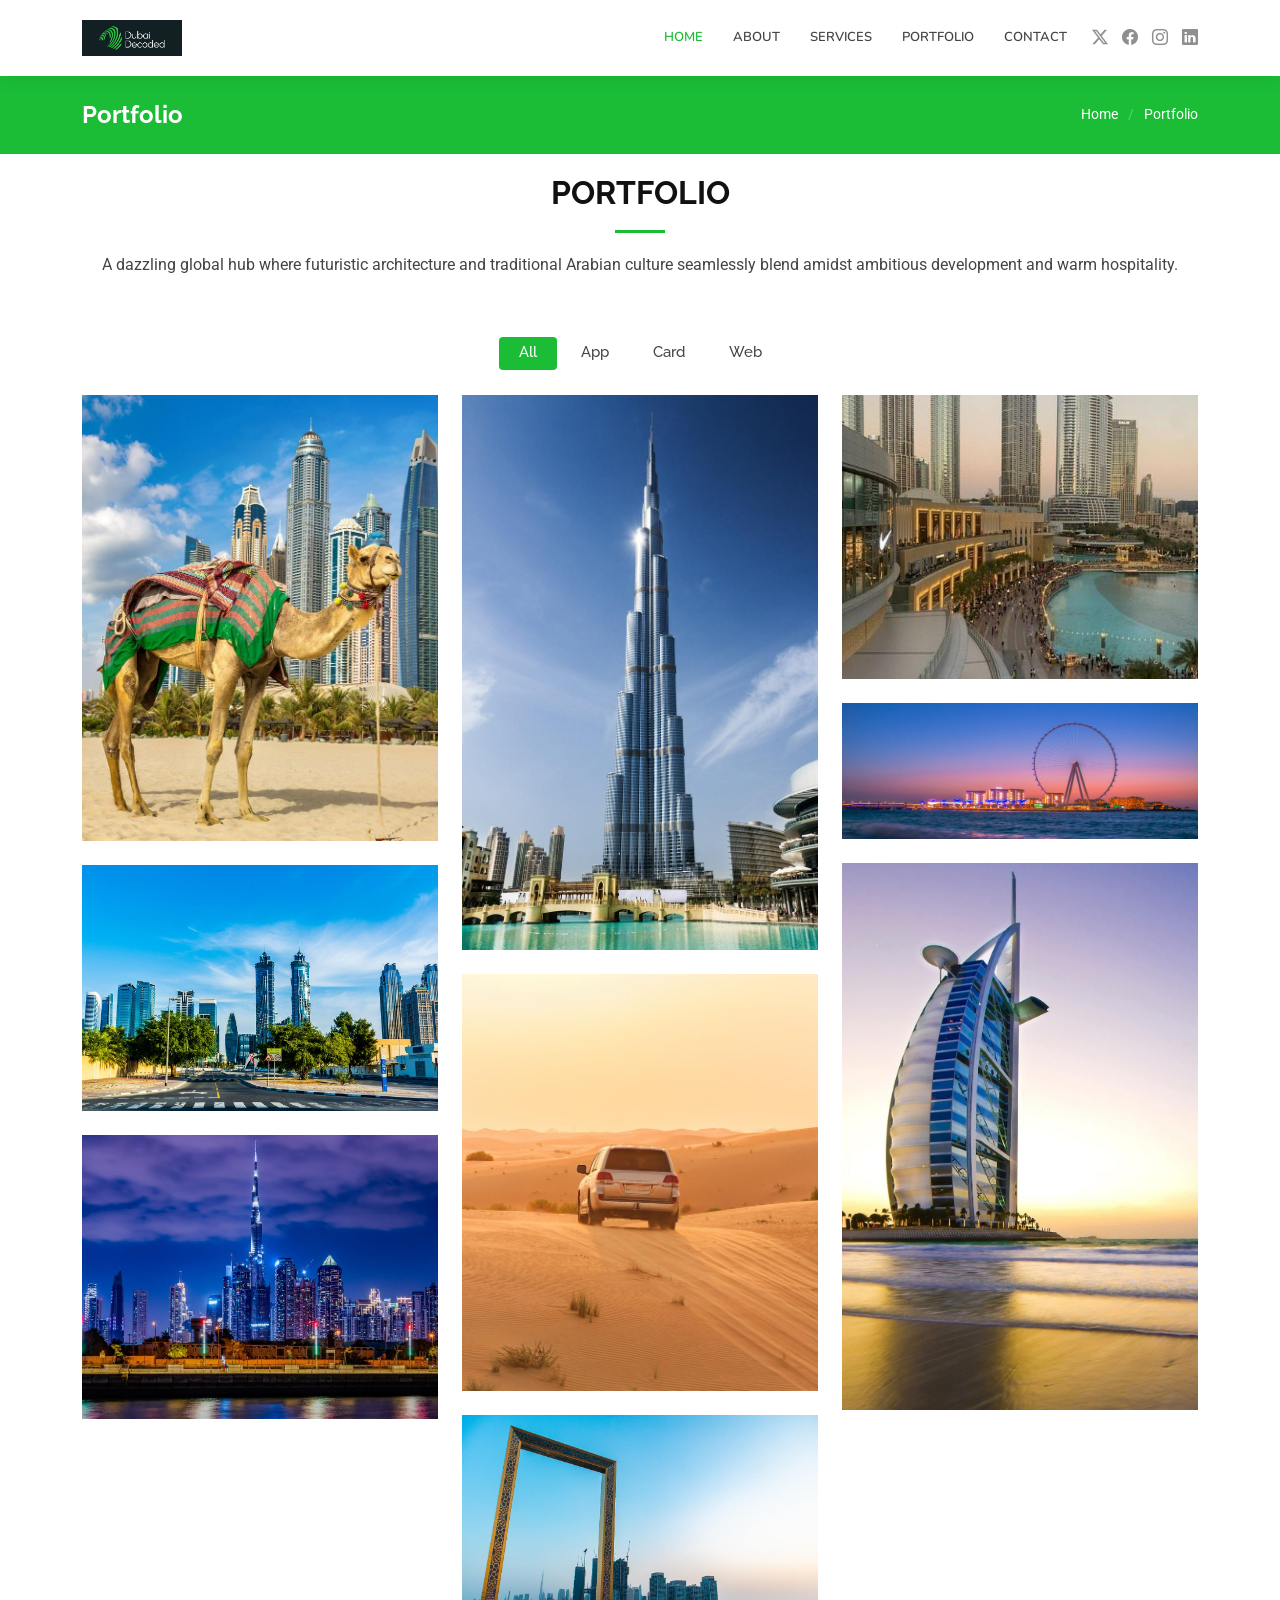
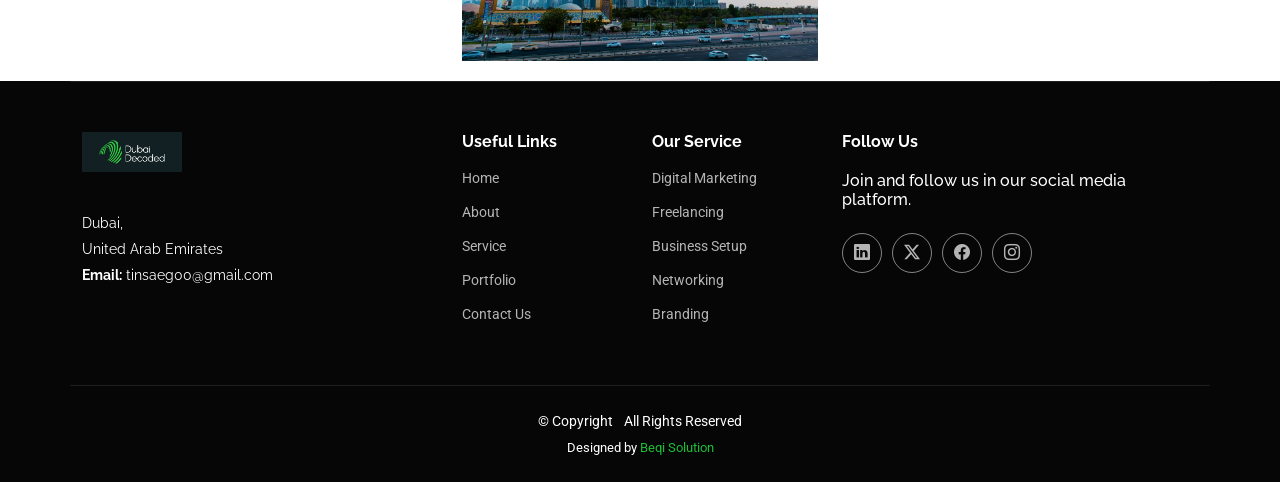
==== commit 051d4bae: "dubai decoded website developed - correction" ====
--- a/portfolio.html
+++ b/portfolio.html
@@ -100,7 +100,7 @@
       <!-- Section Title -->
       <div class="container section-title" data-aos="fade-up">
         <h2>Portfolio</h2>
-        <p>Necessitatibus eius consequatur ex aliquid fuga eum quidem sint consectetur velit</p>
+       <p>A dazzling global hub where futuristic architecture and traditional Arabian culture seamlessly blend amidst ambitious development and warm hospitality.</p>
       </div><!-- End Section Title -->
 
       <div class="container">
